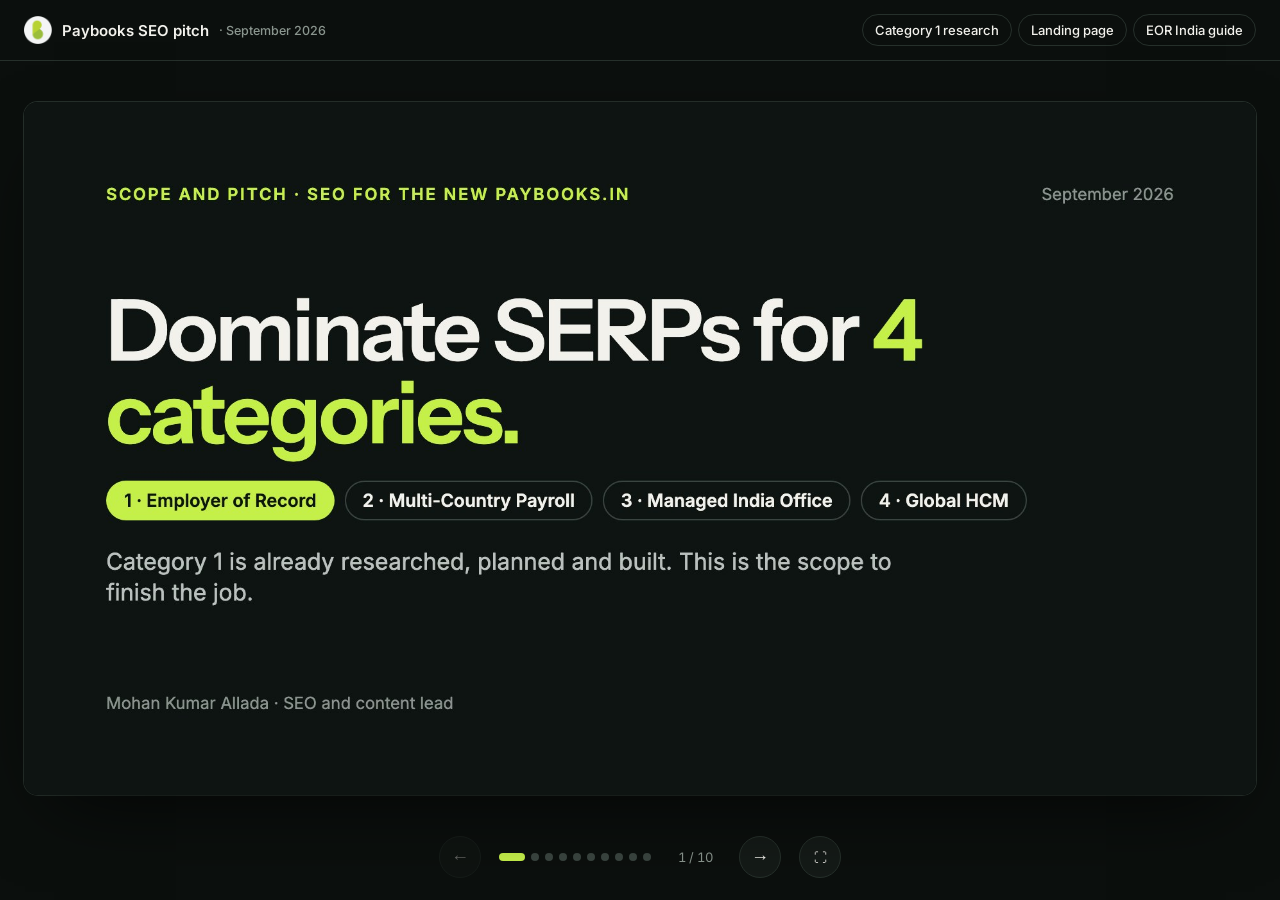
==== deck/index.html @ e80678a7 "Add pitch deck at /deck/ Co-Authored-By: Claude Opus 5.5 (1M context) <noreply@anthropic.com>" ====
<!doctype html><html lang="en"><head><meta charset="utf-8"><meta name="viewport" content="width=device-width,initial-scale=1">
<title>Paybooks SEO Pitch</title><meta name="robots" content="noindex,nofollow">
<meta name="description" content="Scope and pitch: SEO for the new paybooks.in across four categories.">
<link rel="icon" href="../assets/mark.png">
<link rel="preconnect" href="https://fonts.googleapis.com"><link href="https://fonts.googleapis.com/css2?family=Inter:wght@500;600&display=swap" rel="stylesheet">
<style>
:root{--bg:#0B0F0D;--panel:#141A17;--line:#26302B;--ink:#F2F1EC;--mute:#8A958E;--lime:#C5F04A}
*{box-sizing:border-box;margin:0;padding:0}
html,body{height:100%;background:var(--bg);color:var(--ink);font-family:Inter,system-ui,sans-serif}
body{display:flex;flex-direction:column;min-height:100vh}
.top{display:flex;align-items:center;justify-content:space-between;padding:14px 24px;border-bottom:1px solid var(--line)}
.brand{display:flex;align-items:center;gap:10px;font-weight:600;font-size:15px}
.brand img{width:28px;height:28px;border-radius:8px}
.brand small{color:var(--mute);font-weight:500}
.links{display:flex;gap:6px;flex-wrap:wrap}
.links a{color:var(--ink);text-decoration:none;font-size:13px;font-weight:500;padding:7px 12px;border:1px solid var(--line);border-radius:999px}
.links a:hover{border-color:var(--lime);color:var(--lime)}
.stage{flex:1;display:flex;align-items:center;justify-content:center;padding:24px;min-height:0}
.frame{position:relative;width:min(100%, calc((100vh - 170px) * 16 / 9));aspect-ratio:16/9;border-radius:14px;overflow:hidden;background:#000;box-shadow:0 30px 80px -30px rgba(0,0,0,.8),0 0 0 1px var(--line)}
.slide{position:absolute;inset:0;opacity:0;visibility:hidden;transition:opacity .35s ease,visibility .35s}
.slide.on{opacity:1;visibility:visible}
.slide img{display:block;width:100%;height:100%;pointer-events:none}
.hot{position:absolute;border-radius:6px;transition:background .15s}
.hot:hover{background:rgba(197,240,74,.18)}
.bar{display:flex;align-items:center;justify-content:center;gap:18px;padding:0 24px 22px}
.nav{width:42px;height:42px;border-radius:50%;border:1px solid var(--line);background:var(--panel);color:var(--ink);font-size:18px;cursor:pointer;display:grid;place-items:center}
.nav:hover{border-color:var(--lime);color:var(--lime)}
.nav:disabled{opacity:.35;cursor:default;border-color:var(--line);color:var(--ink)}
.dots{display:flex;gap:6px}
.dot{width:8px;height:8px;border-radius:999px;border:0;background:#3A4540;cursor:pointer;transition:width .25s,background .25s}
.dot.on{width:26px;background:var(--lime)}
.count{font-size:13px;color:var(--mute);min-width:52px;text-align:center;font-variant-numeric:tabular-nums}
.fs{font-size:13px;font-weight:500}
@media (max-width:700px){.top{flex-direction:column;gap:10px;padding:12px 16px}.stage{padding:16px}.frame{width:100%;border-radius:10px}.dots{display:none}.bar{padding:0 16px 18px}}
</style></head><body>
<header class="top"><div class="brand"><img src="../assets/mark.png" alt="">Paybooks SEO pitch <small>· September 2026</small></div>
<nav class="links"><a href="../strategy/">Category 1 research</a><a href="../">Landing page</a><a href="../employer-of-record/india/">EOR India guide</a></nav></header>
<main class="stage"><div class="frame" id="frame"><figure class="slide on" data-i="1" aria-label="Slide 1: Dominate SERPs for 4 categories"><img src="slides/slide-01.jpg" width="1920" height="1080" alt="Slide 1: Dominate SERPs for 4 categories" loading="eager" draggable="false"></figure><figure class="slide" data-i="2" aria-label="Slide 2: Where Paybooks stands"><img src="slides/slide-02.jpg" width="1920" height="1080" alt="Slide 2: Where Paybooks stands" loading="eager" draggable="false"></figure><figure class="slide" data-i="3" aria-label="Slide 3: The prize"><img src="slides/slide-03.jpg" width="1920" height="1080" alt="Slide 3: The prize" loading="lazy" draggable="false"></figure><figure class="slide" data-i="4" aria-label="Slide 4: Category 1 research"><img src="slides/slide-04.jpg" width="1920" height="1080" alt="Slide 4: Category 1 research" loading="lazy" draggable="false"><a class="hot" href="https://employer-of-record-eor-lp-design-livid.vercel.app/strategy/" target="_blank" rel="noopener" aria-label="Open link" style="left:33.125%;top:90.926%;width:35.104%;height:3.611%"></a></figure><figure class="slide" data-i="5" aria-label="Slide 5: Diagnosis"><img src="slides/slide-05.jpg" width="1920" height="1080" alt="Slide 5: Diagnosis" loading="lazy" draggable="false"><a class="hot" href="https://paybooks.in/article/employer-of-record-in-india-fast-compliant-expansion-for-startups/" target="_blank" rel="noopener" aria-label="Open link" style="left:45.885%;top:41.667%;width:25.469%;height:3.704%"></a><a class="hot" href="https://paybooks.in/article/why-global-tech-startups-are-using-employer-of-record-india-in-2026/" target="_blank" rel="noopener" aria-label="Open link" style="left:74.531%;top:41.667%;width:17.969%;height:3.704%"></a><a class="hot" href="https://paybooks.in/article/why-global-tech-startups-are-using-employer-of-record-india-in-2026/" target="_blank" rel="noopener" aria-label="Open link" style="left:45.417%;top:44.907%;width:14.948%;height:3.704%"></a><a class="hot" href="https://paybooks.in/eor/" target="_blank" rel="noopener" aria-label="Open link" style="left:45.417%;top:53.148%;width:10.156%;height:3.704%"></a><a class="hot" href="https://paybooks.in/eor-2/" target="_blank" rel="noopener" aria-label="Open link" style="left:57.865%;top:53.148%;width:11.354%;height:3.704%"></a><a class="hot" href="https://paybooks.in/article/what-does-an-eor-in-india-actually-cost/" target="_blank" rel="noopener" aria-label="Open link" style="left:45.885%;top:76.111%;width:20.677%;height:3.704%"></a></figure><figure class="slide" data-i="6" aria-label="Slide 6: Category 1 strategy"><img src="slides/slide-06.jpg" width="1920" height="1080" alt="Slide 6: Category 1 strategy" loading="lazy" draggable="false"></figure><figure class="slide" data-i="7" aria-label="Slide 7: Proof of work"><img src="slides/slide-07.jpg" width="1920" height="1080" alt="Slide 7: Proof of work" loading="lazy" draggable="false"><a class="hot" href="https://employer-of-record-eor-lp-design-livid.vercel.app/strategy/" target="_blank" rel="noopener" aria-label="Open link" style="left:8.490%;top:63.981%;width:13.177%;height:3.611%"></a><a class="hot" href="https://employer-of-record-eor-lp-design-livid.vercel.app/" target="_blank" rel="noopener" aria-label="Open link" style="left:37.865%;top:59.537%;width:10.885%;height:3.611%"></a><a class="hot" href="https://employer-of-record-eor-lp-design-livid.vercel.app/employer-of-record/india/" target="_blank" rel="noopener" aria-label="Open link" style="left:67.240%;top:62.963%;width:11.302%;height:3.611%"></a></figure><figure class="slide" data-i="8" aria-label="Slide 8: Scope"><img src="slides/slide-08.jpg" width="1920" height="1080" alt="Slide 8: Scope" loading="lazy" draggable="false"></figure><figure class="slide" data-i="9" aria-label="Slide 9: Quotation"><img src="slides/slide-09.jpg" width="1920" height="1080" alt="Slide 9: Quotation" loading="lazy" draggable="false"></figure><figure class="slide" data-i="10" aria-label="Slide 10: Next step"><img src="slides/slide-10.jpg" width="1920" height="1080" alt="Slide 10: Next step" loading="lazy" draggable="false"><a class="hot" href="https://www.linkedin.com/in/mohankumarallada/" target="_blank" rel="noopener" aria-label="Open link" style="left:68.698%;top:84.630%;width:24.948%;height:3.981%"></a></figure></div></main>
<div class="bar"><button class="nav" id="prev" aria-label="Previous slide">&#8592;</button><div class="dots"><button class="dot on" data-go="1" aria-label="Go to slide 1"></button><button class="dot" data-go="2" aria-label="Go to slide 2"></button><button class="dot" data-go="3" aria-label="Go to slide 3"></button><button class="dot" data-go="4" aria-label="Go to slide 4"></button><button class="dot" data-go="5" aria-label="Go to slide 5"></button><button class="dot" data-go="6" aria-label="Go to slide 6"></button><button class="dot" data-go="7" aria-label="Go to slide 7"></button><button class="dot" data-go="8" aria-label="Go to slide 8"></button><button class="dot" data-go="9" aria-label="Go to slide 9"></button><button class="dot" data-go="10" aria-label="Go to slide 10"></button></div>
<span class="count" id="count">1 / 10</span><button class="nav" id="next" aria-label="Next slide">&#8594;</button>
<button class="nav fs" id="fs" aria-label="Full screen" title="Full screen">&#x26F6;</button></div>
<script>
(function(){var s=[].slice.call(document.querySelectorAll('.slide')),d=[].slice.call(document.querySelectorAll('.dot')),n=s.length,c=0,
cnt=document.getElementById('count'),pv=document.getElementById('prev'),nx=document.getElementById('next'),fr=document.getElementById('frame');
function go(i){c=Math.max(0,Math.min(n-1,i));s.forEach(function(e,k){e.classList.toggle('on',k===c)});d.forEach(function(e,k){e.classList.toggle('on',k===c)});
cnt.textContent=(c+1)+' / '+n;pv.disabled=c===0;nx.disabled=c===n-1;var im=s[Math.min(n-1,c+1)].querySelector('img');im.loading='eager';
try{history.replaceState(null,'','#'+(c+1))}catch(e){}}
pv.onclick=function(){go(c-1)};nx.onclick=function(){go(c+1)};
d.forEach(function(e){e.onclick=function(){go(+e.dataset.go-1)}});
document.addEventListener('keydown',function(e){if(['ArrowRight','PageDown',' '].indexOf(e.key)>-1){e.preventDefault();go(c+1)}
else if(['ArrowLeft','PageUp'].indexOf(e.key)>-1){e.preventDefault();go(c-1)}else if(e.key==='Home')go(0);else if(e.key==='End')go(n-1)});
fr.addEventListener('click',function(e){if(e.target.closest('.hot'))return;var r=fr.getBoundingClientRect();go(e.clientX-r.left<r.width/3?c-1:c+1)});
var x0=null;fr.addEventListener('touchstart',function(e){x0=e.touches[0].clientX},{passive:true});
fr.addEventListener('touchend',function(e){if(x0===null)return;var dx=e.changedTouches[0].clientX-x0;if(Math.abs(dx)>40)go(dx<0?c+1:c-1);x0=null});
document.getElementById('fs').onclick=function(){var el=document.documentElement;if(!document.fullscreenElement){(el.requestFullscreen||el.webkitRequestFullscreen).call(el)}else{document.exitFullscreen()}};
var h=parseInt(location.hash.slice(1),10);go(h>0?h-1:0)})();
</script>
<script src="../assets/protect.js" defer></script></body></html>
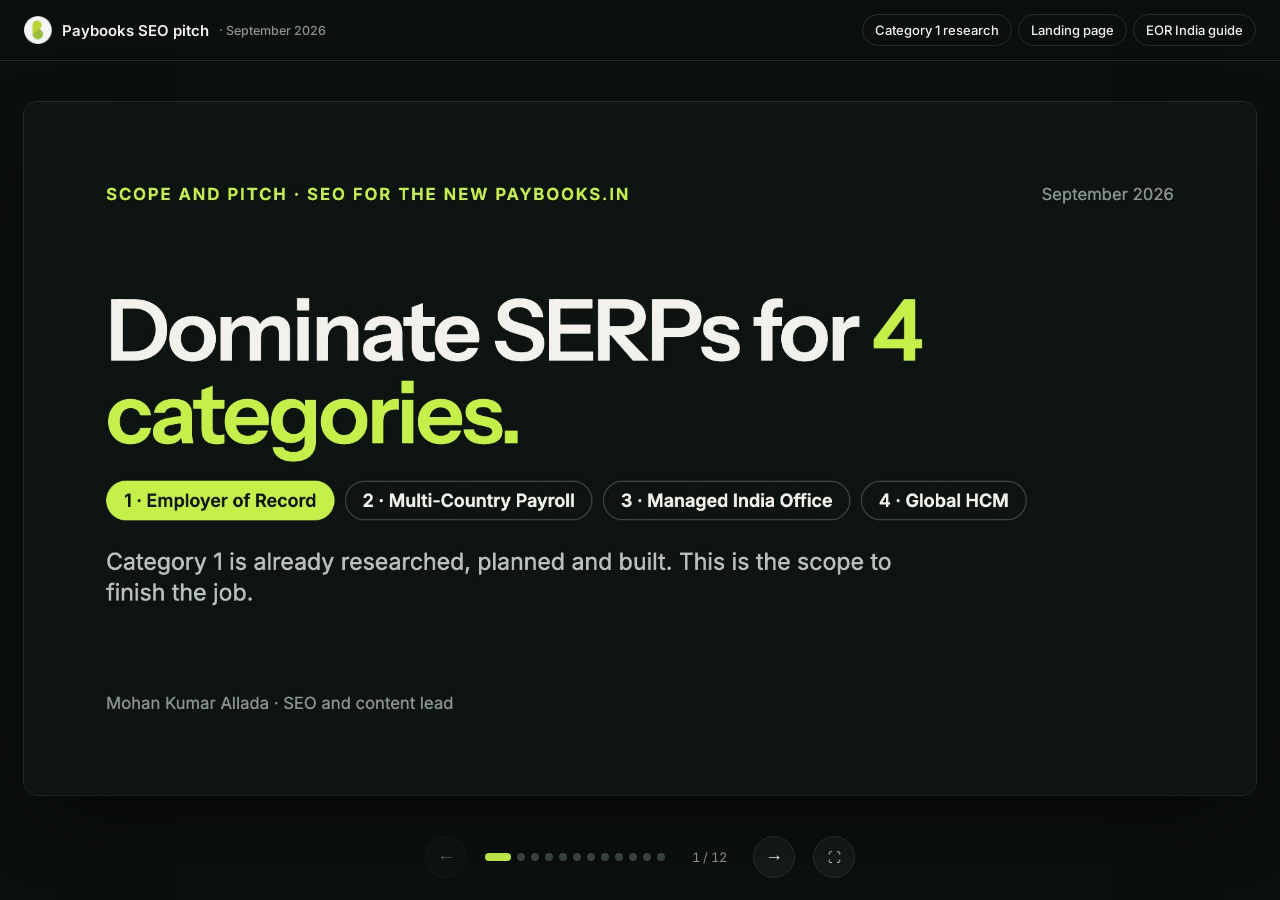
==== commit b81afa42: "Deck: add deliverables timeline and who-you-get slides (12 slides) Co-Authored-By: Claude Opus 5.5 (" ====
--- a/deck/index.html
+++ b/deck/index.html
@@ -31,13 +31,18 @@
 .dot.on{width:26px;background:var(--lime)}
 .count{font-size:13px;color:var(--mute);min-width:52px;text-align:center;font-variant-numeric:tabular-nums}
 .fs{font-size:13px;font-weight:500}
+.tip{display:none;text-align:center;color:var(--mute);font-size:12.5px;padding:10px 16px 0}
 @media (max-width:700px){.top{flex-direction:column;gap:10px;padding:12px 16px}.stage{padding:16px}.frame{width:100%;border-radius:10px}.dots{display:none}.bar{padding:0 16px 18px}}
+/* Phone, upright: every slide stacked at full width */
+@media (max-width:700px) and (orientation:portrait){.stage{display:block;padding:16px}.frame{aspect-ratio:auto;background:none;box-shadow:none;overflow:visible;border-radius:0}.slide{position:relative;inset:auto;opacity:1;visibility:visible;margin-bottom:14px;border-radius:10px;overflow:hidden;box-shadow:0 0 0 1px var(--line)}.slide img{height:auto}.bar{display:none}.tip{display:block}}
+/* Phone, sideways: the slide fills the screen; tap or swipe to move */
+@media (max-height:520px) and (orientation:landscape){.top,.bar{display:none}.stage{padding:0}.frame{width:min(100vw,calc(100vh * 16 / 9));border-radius:0;box-shadow:none}}
 </style></head><body>
 <header class="top"><div class="brand"><img src="../assets/mark.png" alt="">Paybooks SEO pitch <small>· September 2026</small></div>
 <nav class="links"><a href="../strategy/">Category 1 research</a><a href="../">Landing page</a><a href="../employer-of-record/india/">EOR India guide</a></nav></header>
-<main class="stage"><div class="frame" id="frame"><figure class="slide on" data-i="1" aria-label="Slide 1: Dominate SERPs for 4 categories"><img src="slides/slide-01.jpg" width="1920" height="1080" alt="Slide 1: Dominate SERPs for 4 categories" loading="eager" draggable="false"></figure><figure class="slide" data-i="2" aria-label="Slide 2: Where Paybooks stands"><img src="slides/slide-02.jpg" width="1920" height="1080" alt="Slide 2: Where Paybooks stands" loading="eager" draggable="false"></figure><figure class="slide" data-i="3" aria-label="Slide 3: The prize"><img src="slides/slide-03.jpg" width="1920" height="1080" alt="Slide 3: The prize" loading="lazy" draggable="false"></figure><figure class="slide" data-i="4" aria-label="Slide 4: Category 1 research"><img src="slides/slide-04.jpg" width="1920" height="1080" alt="Slide 4: Category 1 research" loading="lazy" draggable="false"><a class="hot" href="https://employer-of-record-eor-lp-design-livid.vercel.app/strategy/" target="_blank" rel="noopener" aria-label="Open link" style="left:33.125%;top:90.926%;width:35.104%;height:3.611%"></a></figure><figure class="slide" data-i="5" aria-label="Slide 5: Diagnosis"><img src="slides/slide-05.jpg" width="1920" height="1080" alt="Slide 5: Diagnosis" loading="lazy" draggable="false"><a class="hot" href="https://paybooks.in/article/employer-of-record-in-india-fast-compliant-expansion-for-startups/" target="_blank" rel="noopener" aria-label="Open link" style="left:45.885%;top:41.667%;width:25.469%;height:3.704%"></a><a class="hot" href="https://paybooks.in/article/why-global-tech-startups-are-using-employer-of-record-india-in-2026/" target="_blank" rel="noopener" aria-label="Open link" style="left:74.531%;top:41.667%;width:17.969%;height:3.704%"></a><a class="hot" href="https://paybooks.in/article/why-global-tech-startups-are-using-employer-of-record-india-in-2026/" target="_blank" rel="noopener" aria-label="Open link" style="left:45.417%;top:44.907%;width:14.948%;height:3.704%"></a><a class="hot" href="https://paybooks.in/eor/" target="_blank" rel="noopener" aria-label="Open link" style="left:45.417%;top:53.148%;width:10.156%;height:3.704%"></a><a class="hot" href="https://paybooks.in/eor-2/" target="_blank" rel="noopener" aria-label="Open link" style="left:57.865%;top:53.148%;width:11.354%;height:3.704%"></a><a class="hot" href="https://paybooks.in/article/what-does-an-eor-in-india-actually-cost/" target="_blank" rel="noopener" aria-label="Open link" style="left:45.885%;top:76.111%;width:20.677%;height:3.704%"></a></figure><figure class="slide" data-i="6" aria-label="Slide 6: Category 1 strategy"><img src="slides/slide-06.jpg" width="1920" height="1080" alt="Slide 6: Category 1 strategy" loading="lazy" draggable="false"></figure><figure class="slide" data-i="7" aria-label="Slide 7: Proof of work"><img src="slides/slide-07.jpg" width="1920" height="1080" alt="Slide 7: Proof of work" loading="lazy" draggable="false"><a class="hot" href="https://employer-of-record-eor-lp-design-livid.vercel.app/strategy/" target="_blank" rel="noopener" aria-label="Open link" style="left:8.490%;top:63.981%;width:13.177%;height:3.611%"></a><a class="hot" href="https://employer-of-record-eor-lp-design-livid.vercel.app/" target="_blank" rel="noopener" aria-label="Open link" style="left:37.865%;top:59.537%;width:10.885%;height:3.611%"></a><a class="hot" href="https://employer-of-record-eor-lp-design-livid.vercel.app/employer-of-record/india/" target="_blank" rel="noopener" aria-label="Open link" style="left:67.240%;top:62.963%;width:11.302%;height:3.611%"></a></figure><figure class="slide" data-i="8" aria-label="Slide 8: Scope"><img src="slides/slide-08.jpg" width="1920" height="1080" alt="Slide 8: Scope" loading="lazy" draggable="false"></figure><figure class="slide" data-i="9" aria-label="Slide 9: Quotation"><img src="slides/slide-09.jpg" width="1920" height="1080" alt="Slide 9: Quotation" loading="lazy" draggable="false"></figure><figure class="slide" data-i="10" aria-label="Slide 10: Next step"><img src="slides/slide-10.jpg" width="1920" height="1080" alt="Slide 10: Next step" loading="lazy" draggable="false"><a class="hot" href="https://www.linkedin.com/in/mohankumarallada/" target="_blank" rel="noopener" aria-label="Open link" style="left:68.698%;top:84.630%;width:24.948%;height:3.981%"></a></figure></div></main>
-<div class="bar"><button class="nav" id="prev" aria-label="Previous slide">&#8592;</button><div class="dots"><button class="dot on" data-go="1" aria-label="Go to slide 1"></button><button class="dot" data-go="2" aria-label="Go to slide 2"></button><button class="dot" data-go="3" aria-label="Go to slide 3"></button><button class="dot" data-go="4" aria-label="Go to slide 4"></button><button class="dot" data-go="5" aria-label="Go to slide 5"></button><button class="dot" data-go="6" aria-label="Go to slide 6"></button><button class="dot" data-go="7" aria-label="Go to slide 7"></button><button class="dot" data-go="8" aria-label="Go to slide 8"></button><button class="dot" data-go="9" aria-label="Go to slide 9"></button><button class="dot" data-go="10" aria-label="Go to slide 10"></button></div>
-<span class="count" id="count">1 / 10</span><button class="nav" id="next" aria-label="Next slide">&#8594;</button>
+<p class="tip">Turn your phone sideways for a larger view.</p><main class="stage"><div class="frame" id="frame"><figure class="slide on" data-i="1" aria-label="Slide 1: Dominate SERPs for 4 categories"><img src="slides/slide-01.jpg" width="1920" height="1080" alt="Slide 1: Dominate SERPs for 4 categories" loading="eager" draggable="false"></figure><figure class="slide" data-i="2" aria-label="Slide 2: Where Paybooks stands"><img src="slides/slide-02.jpg" width="1920" height="1080" alt="Slide 2: Where Paybooks stands" loading="eager" draggable="false"></figure><figure class="slide" data-i="3" aria-label="Slide 3: The prize"><img src="slides/slide-03.jpg" width="1920" height="1080" alt="Slide 3: The prize" loading="lazy" draggable="false"></figure><figure class="slide" data-i="4" aria-label="Slide 4: Category 1 research"><img src="slides/slide-04.jpg" width="1920" height="1080" alt="Slide 4: Category 1 research" loading="lazy" draggable="false"><a class="hot" href="https://employer-of-record-eor-lp-design-livid.vercel.app/strategy/" target="_blank" rel="noopener" aria-label="Open link" style="left:33.125%;top:90.926%;width:35.104%;height:3.611%"></a></figure><figure class="slide" data-i="5" aria-label="Slide 5: Diagnosis"><img src="slides/slide-05.jpg" width="1920" height="1080" alt="Slide 5: Diagnosis" loading="lazy" draggable="false"><a class="hot" href="https://paybooks.in/article/employer-of-record-in-india-fast-compliant-expansion-for-startups/" target="_blank" rel="noopener" aria-label="Open link" style="left:45.885%;top:41.667%;width:25.469%;height:3.704%"></a><a class="hot" href="https://paybooks.in/article/why-global-tech-startups-are-using-employer-of-record-india-in-2026/" target="_blank" rel="noopener" aria-label="Open link" style="left:74.531%;top:41.667%;width:17.969%;height:3.704%"></a><a class="hot" href="https://paybooks.in/article/why-global-tech-startups-are-using-employer-of-record-india-in-2026/" target="_blank" rel="noopener" aria-label="Open link" style="left:45.417%;top:44.907%;width:14.948%;height:3.704%"></a><a class="hot" href="https://paybooks.in/eor/" target="_blank" rel="noopener" aria-label="Open link" style="left:45.417%;top:53.148%;width:10.156%;height:3.704%"></a><a class="hot" href="https://paybooks.in/eor-2/" target="_blank" rel="noopener" aria-label="Open link" style="left:57.865%;top:53.148%;width:11.354%;height:3.704%"></a><a class="hot" href="https://paybooks.in/article/what-does-an-eor-in-india-actually-cost/" target="_blank" rel="noopener" aria-label="Open link" style="left:45.885%;top:76.111%;width:20.677%;height:3.704%"></a></figure><figure class="slide" data-i="6" aria-label="Slide 6: Category 1 strategy"><img src="slides/slide-06.jpg" width="1920" height="1080" alt="Slide 6: Category 1 strategy" loading="lazy" draggable="false"></figure><figure class="slide" data-i="7" aria-label="Slide 7: Proof of work"><img src="slides/slide-07.jpg" width="1920" height="1080" alt="Slide 7: Proof of work" loading="lazy" draggable="false"><a class="hot" href="https://employer-of-record-eor-lp-design-livid.vercel.app/strategy/" target="_blank" rel="noopener" aria-label="Open link" style="left:8.490%;top:63.981%;width:13.177%;height:3.611%"></a><a class="hot" href="https://employer-of-record-eor-lp-design-livid.vercel.app/" target="_blank" rel="noopener" aria-label="Open link" style="left:37.865%;top:59.537%;width:10.885%;height:3.611%"></a><a class="hot" href="https://employer-of-record-eor-lp-design-livid.vercel.app/employer-of-record/india/" target="_blank" rel="noopener" aria-label="Open link" style="left:67.240%;top:62.963%;width:11.302%;height:3.611%"></a></figure><figure class="slide" data-i="8" aria-label="Slide 8: Scope and ongoing support"><img src="slides/slide-08.jpg" width="1920" height="1080" alt="Slide 8: Scope and ongoing support" loading="lazy" draggable="false"></figure><figure class="slide" data-i="9" aria-label="Slide 9: Deliverables and timeline"><img src="slides/slide-09.jpg" width="1920" height="1080" alt="Slide 9: Deliverables and timeline" loading="lazy" draggable="false"></figure><figure class="slide" data-i="10" aria-label="Slide 10: Who you get"><img src="slides/slide-10.jpg" width="1920" height="1080" alt="Slide 10: Who you get" loading="lazy" draggable="false"><a class="hot" href="https://www.linkedin.com/in/mohankumarallada/" target="_blank" rel="noopener" aria-label="Open link" style="left:12.812%;top:90.926%;width:21.458%;height:3.611%"></a></figure><figure class="slide" data-i="11" aria-label="Slide 11: Quotation"><img src="slides/slide-11.jpg" width="1920" height="1080" alt="Slide 11: Quotation" loading="lazy" draggable="false"></figure><figure class="slide" data-i="12" aria-label="Slide 12: Next step"><img src="slides/slide-12.jpg" width="1920" height="1080" alt="Slide 12: Next step" loading="lazy" draggable="false"><a class="hot" href="https://www.linkedin.com/in/mohankumarallada/" target="_blank" rel="noopener" aria-label="Open link" style="left:68.698%;top:84.630%;width:24.948%;height:3.981%"></a></figure></div></main>
+<div class="bar"><button class="nav" id="prev" aria-label="Previous slide">&#8592;</button><div class="dots"><button class="dot on" data-go="1" aria-label="Go to slide 1"></button><button class="dot" data-go="2" aria-label="Go to slide 2"></button><button class="dot" data-go="3" aria-label="Go to slide 3"></button><button class="dot" data-go="4" aria-label="Go to slide 4"></button><button class="dot" data-go="5" aria-label="Go to slide 5"></button><button class="dot" data-go="6" aria-label="Go to slide 6"></button><button class="dot" data-go="7" aria-label="Go to slide 7"></button><button class="dot" data-go="8" aria-label="Go to slide 8"></button><button class="dot" data-go="9" aria-label="Go to slide 9"></button><button class="dot" data-go="10" aria-label="Go to slide 10"></button><button class="dot" data-go="11" aria-label="Go to slide 11"></button><button class="dot" data-go="12" aria-label="Go to slide 12"></button></div>
+<span class="count" id="count">1 / 12</span><button class="nav" id="next" aria-label="Next slide">&#8594;</button>
 <button class="nav fs" id="fs" aria-label="Full screen" title="Full screen">&#x26F6;</button></div>
 <script>
 (function(){var s=[].slice.call(document.querySelectorAll('.slide')),d=[].slice.call(document.querySelectorAll('.dot')),n=s.length,c=0,
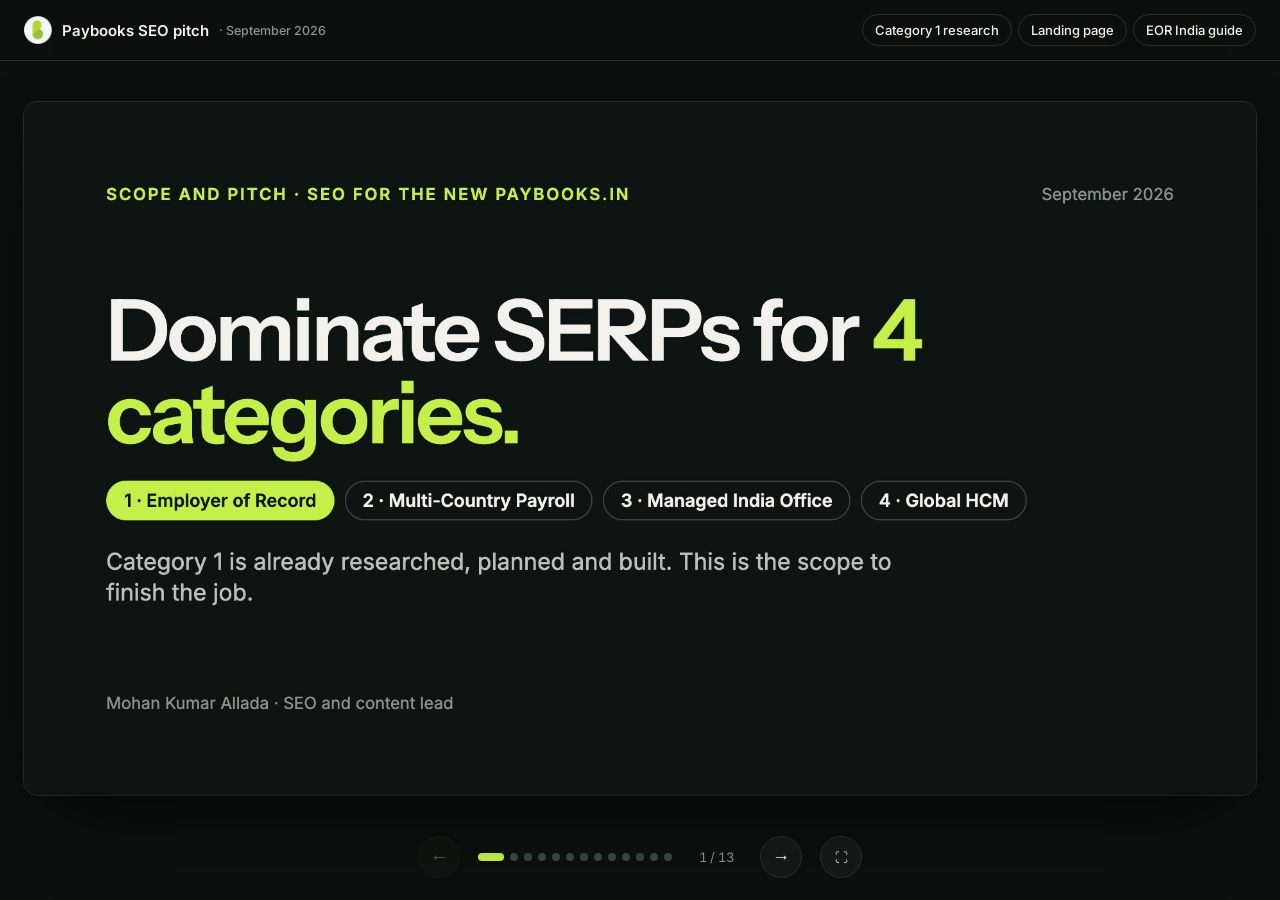
==== commit fd194101: "Deck: add LinkedIn recommendations slide (13 slides) Co-Authored-By: Claude Opus 5.5 (1M context) <n" ====
--- a/deck/index.html
+++ b/deck/index.html
@@ -40,9 +40,9 @@
 </style></head><body>
 <header class="top"><div class="brand"><img src="../assets/mark.png" alt="">Paybooks SEO pitch <small>· September 2026</small></div>
 <nav class="links"><a href="../strategy/">Category 1 research</a><a href="../">Landing page</a><a href="../employer-of-record/india/">EOR India guide</a></nav></header>
-<p class="tip">Turn your phone sideways for a larger view.</p><main class="stage"><div class="frame" id="frame"><figure class="slide on" data-i="1" aria-label="Slide 1: Dominate SERPs for 4 categories"><img src="slides/slide-01.jpg" width="1920" height="1080" alt="Slide 1: Dominate SERPs for 4 categories" loading="eager" draggable="false"></figure><figure class="slide" data-i="2" aria-label="Slide 2: Where Paybooks stands"><img src="slides/slide-02.jpg" width="1920" height="1080" alt="Slide 2: Where Paybooks stands" loading="eager" draggable="false"></figure><figure class="slide" data-i="3" aria-label="Slide 3: The prize"><img src="slides/slide-03.jpg" width="1920" height="1080" alt="Slide 3: The prize" loading="lazy" draggable="false"></figure><figure class="slide" data-i="4" aria-label="Slide 4: Category 1 research"><img src="slides/slide-04.jpg" width="1920" height="1080" alt="Slide 4: Category 1 research" loading="lazy" draggable="false"><a class="hot" href="https://employer-of-record-eor-lp-design-livid.vercel.app/strategy/" target="_blank" rel="noopener" aria-label="Open link" style="left:33.125%;top:90.926%;width:35.104%;height:3.611%"></a></figure><figure class="slide" data-i="5" aria-label="Slide 5: Diagnosis"><img src="slides/slide-05.jpg" width="1920" height="1080" alt="Slide 5: Diagnosis" loading="lazy" draggable="false"><a class="hot" href="https://paybooks.in/article/employer-of-record-in-india-fast-compliant-expansion-for-startups/" target="_blank" rel="noopener" aria-label="Open link" style="left:45.885%;top:41.667%;width:25.469%;height:3.704%"></a><a class="hot" href="https://paybooks.in/article/why-global-tech-startups-are-using-employer-of-record-india-in-2026/" target="_blank" rel="noopener" aria-label="Open link" style="left:74.531%;top:41.667%;width:17.969%;height:3.704%"></a><a class="hot" href="https://paybooks.in/article/why-global-tech-startups-are-using-employer-of-record-india-in-2026/" target="_blank" rel="noopener" aria-label="Open link" style="left:45.417%;top:44.907%;width:14.948%;height:3.704%"></a><a class="hot" href="https://paybooks.in/eor/" target="_blank" rel="noopener" aria-label="Open link" style="left:45.417%;top:53.148%;width:10.156%;height:3.704%"></a><a class="hot" href="https://paybooks.in/eor-2/" target="_blank" rel="noopener" aria-label="Open link" style="left:57.865%;top:53.148%;width:11.354%;height:3.704%"></a><a class="hot" href="https://paybooks.in/article/what-does-an-eor-in-india-actually-cost/" target="_blank" rel="noopener" aria-label="Open link" style="left:45.885%;top:76.111%;width:20.677%;height:3.704%"></a></figure><figure class="slide" data-i="6" aria-label="Slide 6: Category 1 strategy"><img src="slides/slide-06.jpg" width="1920" height="1080" alt="Slide 6: Category 1 strategy" loading="lazy" draggable="false"></figure><figure class="slide" data-i="7" aria-label="Slide 7: Proof of work"><img src="slides/slide-07.jpg" width="1920" height="1080" alt="Slide 7: Proof of work" loading="lazy" draggable="false"><a class="hot" href="https://employer-of-record-eor-lp-design-livid.vercel.app/strategy/" target="_blank" rel="noopener" aria-label="Open link" style="left:8.490%;top:63.981%;width:13.177%;height:3.611%"></a><a class="hot" href="https://employer-of-record-eor-lp-design-livid.vercel.app/" target="_blank" rel="noopener" aria-label="Open link" style="left:37.865%;top:59.537%;width:10.885%;height:3.611%"></a><a class="hot" href="https://employer-of-record-eor-lp-design-livid.vercel.app/employer-of-record/india/" target="_blank" rel="noopener" aria-label="Open link" style="left:67.240%;top:62.963%;width:11.302%;height:3.611%"></a></figure><figure class="slide" data-i="8" aria-label="Slide 8: Scope and ongoing support"><img src="slides/slide-08.jpg" width="1920" height="1080" alt="Slide 8: Scope and ongoing support" loading="lazy" draggable="false"></figure><figure class="slide" data-i="9" aria-label="Slide 9: Deliverables and timeline"><img src="slides/slide-09.jpg" width="1920" height="1080" alt="Slide 9: Deliverables and timeline" loading="lazy" draggable="false"></figure><figure class="slide" data-i="10" aria-label="Slide 10: Who you get"><img src="slides/slide-10.jpg" width="1920" height="1080" alt="Slide 10: Who you get" loading="lazy" draggable="false"><a class="hot" href="https://www.linkedin.com/in/mohankumarallada/" target="_blank" rel="noopener" aria-label="Open link" style="left:12.812%;top:90.926%;width:21.458%;height:3.611%"></a></figure><figure class="slide" data-i="11" aria-label="Slide 11: Quotation"><img src="slides/slide-11.jpg" width="1920" height="1080" alt="Slide 11: Quotation" loading="lazy" draggable="false"></figure><figure class="slide" data-i="12" aria-label="Slide 12: Next step"><img src="slides/slide-12.jpg" width="1920" height="1080" alt="Slide 12: Next step" loading="lazy" draggable="false"><a class="hot" href="https://www.linkedin.com/in/mohankumarallada/" target="_blank" rel="noopener" aria-label="Open link" style="left:68.698%;top:84.630%;width:24.948%;height:3.981%"></a></figure></div></main>
-<div class="bar"><button class="nav" id="prev" aria-label="Previous slide">&#8592;</button><div class="dots"><button class="dot on" data-go="1" aria-label="Go to slide 1"></button><button class="dot" data-go="2" aria-label="Go to slide 2"></button><button class="dot" data-go="3" aria-label="Go to slide 3"></button><button class="dot" data-go="4" aria-label="Go to slide 4"></button><button class="dot" data-go="5" aria-label="Go to slide 5"></button><button class="dot" data-go="6" aria-label="Go to slide 6"></button><button class="dot" data-go="7" aria-label="Go to slide 7"></button><button class="dot" data-go="8" aria-label="Go to slide 8"></button><button class="dot" data-go="9" aria-label="Go to slide 9"></button><button class="dot" data-go="10" aria-label="Go to slide 10"></button><button class="dot" data-go="11" aria-label="Go to slide 11"></button><button class="dot" data-go="12" aria-label="Go to slide 12"></button></div>
-<span class="count" id="count">1 / 12</span><button class="nav" id="next" aria-label="Next slide">&#8594;</button>
+<p class="tip">Turn your phone sideways for a larger view.</p><main class="stage"><div class="frame" id="frame"><figure class="slide on" data-i="1" aria-label="Slide 1: Dominate SERPs for 4 categories"><img src="slides/slide-01.jpg" width="1920" height="1080" alt="Slide 1: Dominate SERPs for 4 categories" loading="eager" draggable="false"></figure><figure class="slide" data-i="2" aria-label="Slide 2: Where Paybooks stands"><img src="slides/slide-02.jpg" width="1920" height="1080" alt="Slide 2: Where Paybooks stands" loading="eager" draggable="false"></figure><figure class="slide" data-i="3" aria-label="Slide 3: The prize"><img src="slides/slide-03.jpg" width="1920" height="1080" alt="Slide 3: The prize" loading="lazy" draggable="false"></figure><figure class="slide" data-i="4" aria-label="Slide 4: Category 1 research"><img src="slides/slide-04.jpg" width="1920" height="1080" alt="Slide 4: Category 1 research" loading="lazy" draggable="false"><a class="hot" href="https://employer-of-record-eor-lp-design-livid.vercel.app/strategy/" target="_blank" rel="noopener" aria-label="Open link" style="left:33.125%;top:90.926%;width:35.104%;height:3.611%"></a></figure><figure class="slide" data-i="5" aria-label="Slide 5: Diagnosis"><img src="slides/slide-05.jpg" width="1920" height="1080" alt="Slide 5: Diagnosis" loading="lazy" draggable="false"><a class="hot" href="https://paybooks.in/article/employer-of-record-in-india-fast-compliant-expansion-for-startups/" target="_blank" rel="noopener" aria-label="Open link" style="left:45.885%;top:41.667%;width:25.469%;height:3.704%"></a><a class="hot" href="https://paybooks.in/article/why-global-tech-startups-are-using-employer-of-record-india-in-2026/" target="_blank" rel="noopener" aria-label="Open link" style="left:74.531%;top:41.667%;width:17.969%;height:3.704%"></a><a class="hot" href="https://paybooks.in/article/why-global-tech-startups-are-using-employer-of-record-india-in-2026/" target="_blank" rel="noopener" aria-label="Open link" style="left:45.417%;top:44.907%;width:14.948%;height:3.704%"></a><a class="hot" href="https://paybooks.in/eor/" target="_blank" rel="noopener" aria-label="Open link" style="left:45.417%;top:53.148%;width:10.156%;height:3.704%"></a><a class="hot" href="https://paybooks.in/eor-2/" target="_blank" rel="noopener" aria-label="Open link" style="left:57.865%;top:53.148%;width:11.354%;height:3.704%"></a><a class="hot" href="https://paybooks.in/article/what-does-an-eor-in-india-actually-cost/" target="_blank" rel="noopener" aria-label="Open link" style="left:45.885%;top:76.111%;width:20.677%;height:3.704%"></a></figure><figure class="slide" data-i="6" aria-label="Slide 6: Category 1 strategy"><img src="slides/slide-06.jpg" width="1920" height="1080" alt="Slide 6: Category 1 strategy" loading="lazy" draggable="false"></figure><figure class="slide" data-i="7" aria-label="Slide 7: Proof of work"><img src="slides/slide-07.jpg" width="1920" height="1080" alt="Slide 7: Proof of work" loading="lazy" draggable="false"><a class="hot" href="https://employer-of-record-eor-lp-design-livid.vercel.app/strategy/" target="_blank" rel="noopener" aria-label="Open link" style="left:8.490%;top:63.981%;width:13.177%;height:3.611%"></a><a class="hot" href="https://employer-of-record-eor-lp-design-livid.vercel.app/" target="_blank" rel="noopener" aria-label="Open link" style="left:37.865%;top:59.537%;width:10.885%;height:3.611%"></a><a class="hot" href="https://employer-of-record-eor-lp-design-livid.vercel.app/employer-of-record/india/" target="_blank" rel="noopener" aria-label="Open link" style="left:67.240%;top:62.963%;width:11.302%;height:3.611%"></a></figure><figure class="slide" data-i="8" aria-label="Slide 8: Scope and ongoing support"><img src="slides/slide-08.jpg" width="1920" height="1080" alt="Slide 8: Scope and ongoing support" loading="lazy" draggable="false"></figure><figure class="slide" data-i="9" aria-label="Slide 9: Deliverables and timeline"><img src="slides/slide-09.jpg" width="1920" height="1080" alt="Slide 9: Deliverables and timeline" loading="lazy" draggable="false"></figure><figure class="slide" data-i="10" aria-label="Slide 10: Who you get"><img src="slides/slide-10.jpg" width="1920" height="1080" alt="Slide 10: Who you get" loading="lazy" draggable="false"><a class="hot" href="https://www.linkedin.com/in/mohankumarallada/" target="_blank" rel="noopener" aria-label="Open link" style="left:12.812%;top:90.926%;width:21.458%;height:3.611%"></a></figure><figure class="slide" data-i="11" aria-label="Slide 11: In their words"><img src="slides/slide-11.jpg" width="1920" height="1080" alt="Slide 11: In their words" loading="lazy" draggable="false"><a class="hot" href="https://www.linkedin.com/in/mohankumarallada/" target="_blank" rel="noopener" aria-label="Open link" style="left:20.104%;top:90.926%;width:5.781%;height:3.611%"></a></figure><figure class="slide" data-i="12" aria-label="Slide 12: Quotation"><img src="slides/slide-12.jpg" width="1920" height="1080" alt="Slide 12: Quotation" loading="lazy" draggable="false"></figure><figure class="slide" data-i="13" aria-label="Slide 13: Next step"><img src="slides/slide-13.jpg" width="1920" height="1080" alt="Slide 13: Next step" loading="lazy" draggable="false"><a class="hot" href="https://www.linkedin.com/in/mohankumarallada/" target="_blank" rel="noopener" aria-label="Open link" style="left:68.698%;top:84.630%;width:24.948%;height:3.981%"></a></figure></div></main>
+<div class="bar"><button class="nav" id="prev" aria-label="Previous slide">&#8592;</button><div class="dots"><button class="dot on" data-go="1" aria-label="Go to slide 1"></button><button class="dot" data-go="2" aria-label="Go to slide 2"></button><button class="dot" data-go="3" aria-label="Go to slide 3"></button><button class="dot" data-go="4" aria-label="Go to slide 4"></button><button class="dot" data-go="5" aria-label="Go to slide 5"></button><button class="dot" data-go="6" aria-label="Go to slide 6"></button><button class="dot" data-go="7" aria-label="Go to slide 7"></button><button class="dot" data-go="8" aria-label="Go to slide 8"></button><button class="dot" data-go="9" aria-label="Go to slide 9"></button><button class="dot" data-go="10" aria-label="Go to slide 10"></button><button class="dot" data-go="11" aria-label="Go to slide 11"></button><button class="dot" data-go="12" aria-label="Go to slide 12"></button><button class="dot" data-go="13" aria-label="Go to slide 13"></button></div>
+<span class="count" id="count">1 / 13</span><button class="nav" id="next" aria-label="Next slide">&#8594;</button>
 <button class="nav fs" id="fs" aria-label="Full screen" title="Full screen">&#x26F6;</button></div>
 <script>
 (function(){var s=[].slice.call(document.querySelectorAll('.slide')),d=[].slice.call(document.querySelectorAll('.dot')),n=s.length,c=0,
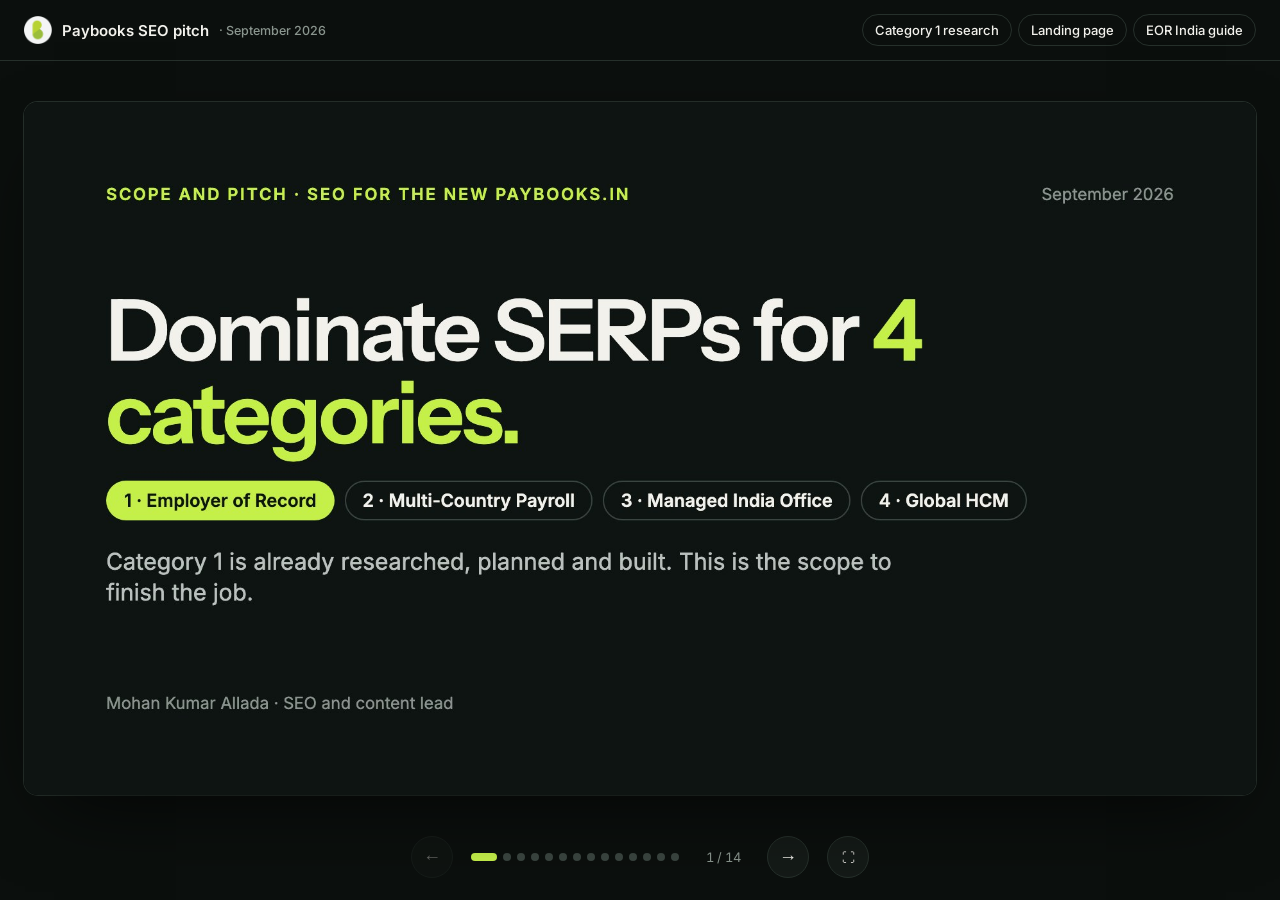
==== commit 55e3efd4: "Deck: add track record slide with awards (14 slides) Co-Authored-By: Claude Opus 5.5 (1M context) <n" ====
--- a/deck/index.html
+++ b/deck/index.html
@@ -40,9 +40,9 @@
 </style></head><body>
 <header class="top"><div class="brand"><img src="../assets/mark.png" alt="">Paybooks SEO pitch <small>· September 2026</small></div>
 <nav class="links"><a href="../strategy/">Category 1 research</a><a href="../">Landing page</a><a href="../employer-of-record/india/">EOR India guide</a></nav></header>
-<p class="tip">Turn your phone sideways for a larger view.</p><main class="stage"><div class="frame" id="frame"><figure class="slide on" data-i="1" aria-label="Slide 1: Dominate SERPs for 4 categories"><img src="slides/slide-01.jpg" width="1920" height="1080" alt="Slide 1: Dominate SERPs for 4 categories" loading="eager" draggable="false"></figure><figure class="slide" data-i="2" aria-label="Slide 2: Where Paybooks stands"><img src="slides/slide-02.jpg" width="1920" height="1080" alt="Slide 2: Where Paybooks stands" loading="eager" draggable="false"></figure><figure class="slide" data-i="3" aria-label="Slide 3: The prize"><img src="slides/slide-03.jpg" width="1920" height="1080" alt="Slide 3: The prize" loading="lazy" draggable="false"></figure><figure class="slide" data-i="4" aria-label="Slide 4: Category 1 research"><img src="slides/slide-04.jpg" width="1920" height="1080" alt="Slide 4: Category 1 research" loading="lazy" draggable="false"><a class="hot" href="https://employer-of-record-eor-lp-design-livid.vercel.app/strategy/" target="_blank" rel="noopener" aria-label="Open link" style="left:33.125%;top:90.926%;width:35.104%;height:3.611%"></a></figure><figure class="slide" data-i="5" aria-label="Slide 5: Diagnosis"><img src="slides/slide-05.jpg" width="1920" height="1080" alt="Slide 5: Diagnosis" loading="lazy" draggable="false"><a class="hot" href="https://paybooks.in/article/employer-of-record-in-india-fast-compliant-expansion-for-startups/" target="_blank" rel="noopener" aria-label="Open link" style="left:45.885%;top:41.667%;width:25.469%;height:3.704%"></a><a class="hot" href="https://paybooks.in/article/why-global-tech-startups-are-using-employer-of-record-india-in-2026/" target="_blank" rel="noopener" aria-label="Open link" style="left:74.531%;top:41.667%;width:17.969%;height:3.704%"></a><a class="hot" href="https://paybooks.in/article/why-global-tech-startups-are-using-employer-of-record-india-in-2026/" target="_blank" rel="noopener" aria-label="Open link" style="left:45.417%;top:44.907%;width:14.948%;height:3.704%"></a><a class="hot" href="https://paybooks.in/eor/" target="_blank" rel="noopener" aria-label="Open link" style="left:45.417%;top:53.148%;width:10.156%;height:3.704%"></a><a class="hot" href="https://paybooks.in/eor-2/" target="_blank" rel="noopener" aria-label="Open link" style="left:57.865%;top:53.148%;width:11.354%;height:3.704%"></a><a class="hot" href="https://paybooks.in/article/what-does-an-eor-in-india-actually-cost/" target="_blank" rel="noopener" aria-label="Open link" style="left:45.885%;top:76.111%;width:20.677%;height:3.704%"></a></figure><figure class="slide" data-i="6" aria-label="Slide 6: Category 1 strategy"><img src="slides/slide-06.jpg" width="1920" height="1080" alt="Slide 6: Category 1 strategy" loading="lazy" draggable="false"></figure><figure class="slide" data-i="7" aria-label="Slide 7: Proof of work"><img src="slides/slide-07.jpg" width="1920" height="1080" alt="Slide 7: Proof of work" loading="lazy" draggable="false"><a class="hot" href="https://employer-of-record-eor-lp-design-livid.vercel.app/strategy/" target="_blank" rel="noopener" aria-label="Open link" style="left:8.490%;top:63.981%;width:13.177%;height:3.611%"></a><a class="hot" href="https://employer-of-record-eor-lp-design-livid.vercel.app/" target="_blank" rel="noopener" aria-label="Open link" style="left:37.865%;top:59.537%;width:10.885%;height:3.611%"></a><a class="hot" href="https://employer-of-record-eor-lp-design-livid.vercel.app/employer-of-record/india/" target="_blank" rel="noopener" aria-label="Open link" style="left:67.240%;top:62.963%;width:11.302%;height:3.611%"></a></figure><figure class="slide" data-i="8" aria-label="Slide 8: Scope and ongoing support"><img src="slides/slide-08.jpg" width="1920" height="1080" alt="Slide 8: Scope and ongoing support" loading="lazy" draggable="false"></figure><figure class="slide" data-i="9" aria-label="Slide 9: Deliverables and timeline"><img src="slides/slide-09.jpg" width="1920" height="1080" alt="Slide 9: Deliverables and timeline" loading="lazy" draggable="false"></figure><figure class="slide" data-i="10" aria-label="Slide 10: Who you get"><img src="slides/slide-10.jpg" width="1920" height="1080" alt="Slide 10: Who you get" loading="lazy" draggable="false"><a class="hot" href="https://www.linkedin.com/in/mohankumarallada/" target="_blank" rel="noopener" aria-label="Open link" style="left:12.812%;top:90.926%;width:21.458%;height:3.611%"></a></figure><figure class="slide" data-i="11" aria-label="Slide 11: In their words"><img src="slides/slide-11.jpg" width="1920" height="1080" alt="Slide 11: In their words" loading="lazy" draggable="false"><a class="hot" href="https://www.linkedin.com/in/mohankumarallada/" target="_blank" rel="noopener" aria-label="Open link" style="left:20.104%;top:90.926%;width:5.781%;height:3.611%"></a></figure><figure class="slide" data-i="12" aria-label="Slide 12: Quotation"><img src="slides/slide-12.jpg" width="1920" height="1080" alt="Slide 12: Quotation" loading="lazy" draggable="false"></figure><figure class="slide" data-i="13" aria-label="Slide 13: Next step"><img src="slides/slide-13.jpg" width="1920" height="1080" alt="Slide 13: Next step" loading="lazy" draggable="false"><a class="hot" href="https://www.linkedin.com/in/mohankumarallada/" target="_blank" rel="noopener" aria-label="Open link" style="left:68.698%;top:84.630%;width:24.948%;height:3.981%"></a></figure></div></main>
-<div class="bar"><button class="nav" id="prev" aria-label="Previous slide">&#8592;</button><div class="dots"><button class="dot on" data-go="1" aria-label="Go to slide 1"></button><button class="dot" data-go="2" aria-label="Go to slide 2"></button><button class="dot" data-go="3" aria-label="Go to slide 3"></button><button class="dot" data-go="4" aria-label="Go to slide 4"></button><button class="dot" data-go="5" aria-label="Go to slide 5"></button><button class="dot" data-go="6" aria-label="Go to slide 6"></button><button class="dot" data-go="7" aria-label="Go to slide 7"></button><button class="dot" data-go="8" aria-label="Go to slide 8"></button><button class="dot" data-go="9" aria-label="Go to slide 9"></button><button class="dot" data-go="10" aria-label="Go to slide 10"></button><button class="dot" data-go="11" aria-label="Go to slide 11"></button><button class="dot" data-go="12" aria-label="Go to slide 12"></button><button class="dot" data-go="13" aria-label="Go to slide 13"></button></div>
-<span class="count" id="count">1 / 13</span><button class="nav" id="next" aria-label="Next slide">&#8594;</button>
+<p class="tip">Turn your phone sideways for a larger view.</p><main class="stage"><div class="frame" id="frame"><figure class="slide on" data-i="1" aria-label="Slide 1: Dominate SERPs for 4 categories"><img src="slides/slide-01.jpg" width="1920" height="1080" alt="Slide 1: Dominate SERPs for 4 categories" loading="eager" draggable="false"></figure><figure class="slide" data-i="2" aria-label="Slide 2: Where Paybooks stands"><img src="slides/slide-02.jpg" width="1920" height="1080" alt="Slide 2: Where Paybooks stands" loading="eager" draggable="false"></figure><figure class="slide" data-i="3" aria-label="Slide 3: The prize"><img src="slides/slide-03.jpg" width="1920" height="1080" alt="Slide 3: The prize" loading="lazy" draggable="false"></figure><figure class="slide" data-i="4" aria-label="Slide 4: Category 1 research"><img src="slides/slide-04.jpg" width="1920" height="1080" alt="Slide 4: Category 1 research" loading="lazy" draggable="false"><a class="hot" href="https://employer-of-record-eor-lp-design-livid.vercel.app/strategy/" target="_blank" rel="noopener" aria-label="Open link" style="left:33.125%;top:90.926%;width:35.104%;height:3.611%"></a></figure><figure class="slide" data-i="5" aria-label="Slide 5: Diagnosis"><img src="slides/slide-05.jpg" width="1920" height="1080" alt="Slide 5: Diagnosis" loading="lazy" draggable="false"><a class="hot" href="https://paybooks.in/article/employer-of-record-in-india-fast-compliant-expansion-for-startups/" target="_blank" rel="noopener" aria-label="Open link" style="left:45.885%;top:41.667%;width:25.469%;height:3.704%"></a><a class="hot" href="https://paybooks.in/article/why-global-tech-startups-are-using-employer-of-record-india-in-2026/" target="_blank" rel="noopener" aria-label="Open link" style="left:74.531%;top:41.667%;width:17.969%;height:3.704%"></a><a class="hot" href="https://paybooks.in/article/why-global-tech-startups-are-using-employer-of-record-india-in-2026/" target="_blank" rel="noopener" aria-label="Open link" style="left:45.417%;top:44.907%;width:14.948%;height:3.704%"></a><a class="hot" href="https://paybooks.in/eor/" target="_blank" rel="noopener" aria-label="Open link" style="left:45.417%;top:53.148%;width:10.156%;height:3.704%"></a><a class="hot" href="https://paybooks.in/eor-2/" target="_blank" rel="noopener" aria-label="Open link" style="left:57.865%;top:53.148%;width:11.354%;height:3.704%"></a><a class="hot" href="https://paybooks.in/article/what-does-an-eor-in-india-actually-cost/" target="_blank" rel="noopener" aria-label="Open link" style="left:45.885%;top:76.111%;width:20.677%;height:3.704%"></a></figure><figure class="slide" data-i="6" aria-label="Slide 6: Category 1 strategy"><img src="slides/slide-06.jpg" width="1920" height="1080" alt="Slide 6: Category 1 strategy" loading="lazy" draggable="false"></figure><figure class="slide" data-i="7" aria-label="Slide 7: Proof of work"><img src="slides/slide-07.jpg" width="1920" height="1080" alt="Slide 7: Proof of work" loading="lazy" draggable="false"><a class="hot" href="https://employer-of-record-eor-lp-design-livid.vercel.app/strategy/" target="_blank" rel="noopener" aria-label="Open link" style="left:8.490%;top:63.981%;width:13.177%;height:3.611%"></a><a class="hot" href="https://employer-of-record-eor-lp-design-livid.vercel.app/" target="_blank" rel="noopener" aria-label="Open link" style="left:37.865%;top:59.537%;width:10.885%;height:3.611%"></a><a class="hot" href="https://employer-of-record-eor-lp-design-livid.vercel.app/employer-of-record/india/" target="_blank" rel="noopener" aria-label="Open link" style="left:67.240%;top:62.963%;width:11.302%;height:3.611%"></a></figure><figure class="slide" data-i="8" aria-label="Slide 8: Scope and ongoing support"><img src="slides/slide-08.jpg" width="1920" height="1080" alt="Slide 8: Scope and ongoing support" loading="lazy" draggable="false"></figure><figure class="slide" data-i="9" aria-label="Slide 9: Deliverables and timeline"><img src="slides/slide-09.jpg" width="1920" height="1080" alt="Slide 9: Deliverables and timeline" loading="lazy" draggable="false"></figure><figure class="slide" data-i="10" aria-label="Slide 10: Who you get"><img src="slides/slide-10.jpg" width="1920" height="1080" alt="Slide 10: Who you get" loading="lazy" draggable="false"><a class="hot" href="https://www.linkedin.com/in/mohankumarallada/" target="_blank" rel="noopener" aria-label="Open link" style="left:12.812%;top:90.926%;width:21.458%;height:3.611%"></a></figure><figure class="slide" data-i="11" aria-label="Slide 11: Track record"><img src="slides/slide-11.jpg" width="1920" height="1080" alt="Slide 11: Track record" loading="lazy" draggable="false"></figure><figure class="slide" data-i="12" aria-label="Slide 12: In their words"><img src="slides/slide-12.jpg" width="1920" height="1080" alt="Slide 12: In their words" loading="lazy" draggable="false"><a class="hot" href="https://www.linkedin.com/in/mohankumarallada/" target="_blank" rel="noopener" aria-label="Open link" style="left:20.104%;top:90.926%;width:5.781%;height:3.611%"></a></figure><figure class="slide" data-i="13" aria-label="Slide 13: Quotation"><img src="slides/slide-13.jpg" width="1920" height="1080" alt="Slide 13: Quotation" loading="lazy" draggable="false"></figure><figure class="slide" data-i="14" aria-label="Slide 14: Next step"><img src="slides/slide-14.jpg" width="1920" height="1080" alt="Slide 14: Next step" loading="lazy" draggable="false"><a class="hot" href="https://www.linkedin.com/in/mohankumarallada/" target="_blank" rel="noopener" aria-label="Open link" style="left:68.698%;top:84.630%;width:24.948%;height:3.981%"></a></figure></div></main>
+<div class="bar"><button class="nav" id="prev" aria-label="Previous slide">&#8592;</button><div class="dots"><button class="dot on" data-go="1" aria-label="Go to slide 1"></button><button class="dot" data-go="2" aria-label="Go to slide 2"></button><button class="dot" data-go="3" aria-label="Go to slide 3"></button><button class="dot" data-go="4" aria-label="Go to slide 4"></button><button class="dot" data-go="5" aria-label="Go to slide 5"></button><button class="dot" data-go="6" aria-label="Go to slide 6"></button><button class="dot" data-go="7" aria-label="Go to slide 7"></button><button class="dot" data-go="8" aria-label="Go to slide 8"></button><button class="dot" data-go="9" aria-label="Go to slide 9"></button><button class="dot" data-go="10" aria-label="Go to slide 10"></button><button class="dot" data-go="11" aria-label="Go to slide 11"></button><button class="dot" data-go="12" aria-label="Go to slide 12"></button><button class="dot" data-go="13" aria-label="Go to slide 13"></button><button class="dot" data-go="14" aria-label="Go to slide 14"></button></div>
+<span class="count" id="count">1 / 14</span><button class="nav" id="next" aria-label="Next slide">&#8594;</button>
 <button class="nav fs" id="fs" aria-label="Full screen" title="Full screen">&#x26F6;</button></div>
 <script>
 (function(){var s=[].slice.call(document.querySelectorAll('.slide')),d=[].slice.call(document.querySelectorAll('.dot')),n=s.length,c=0,
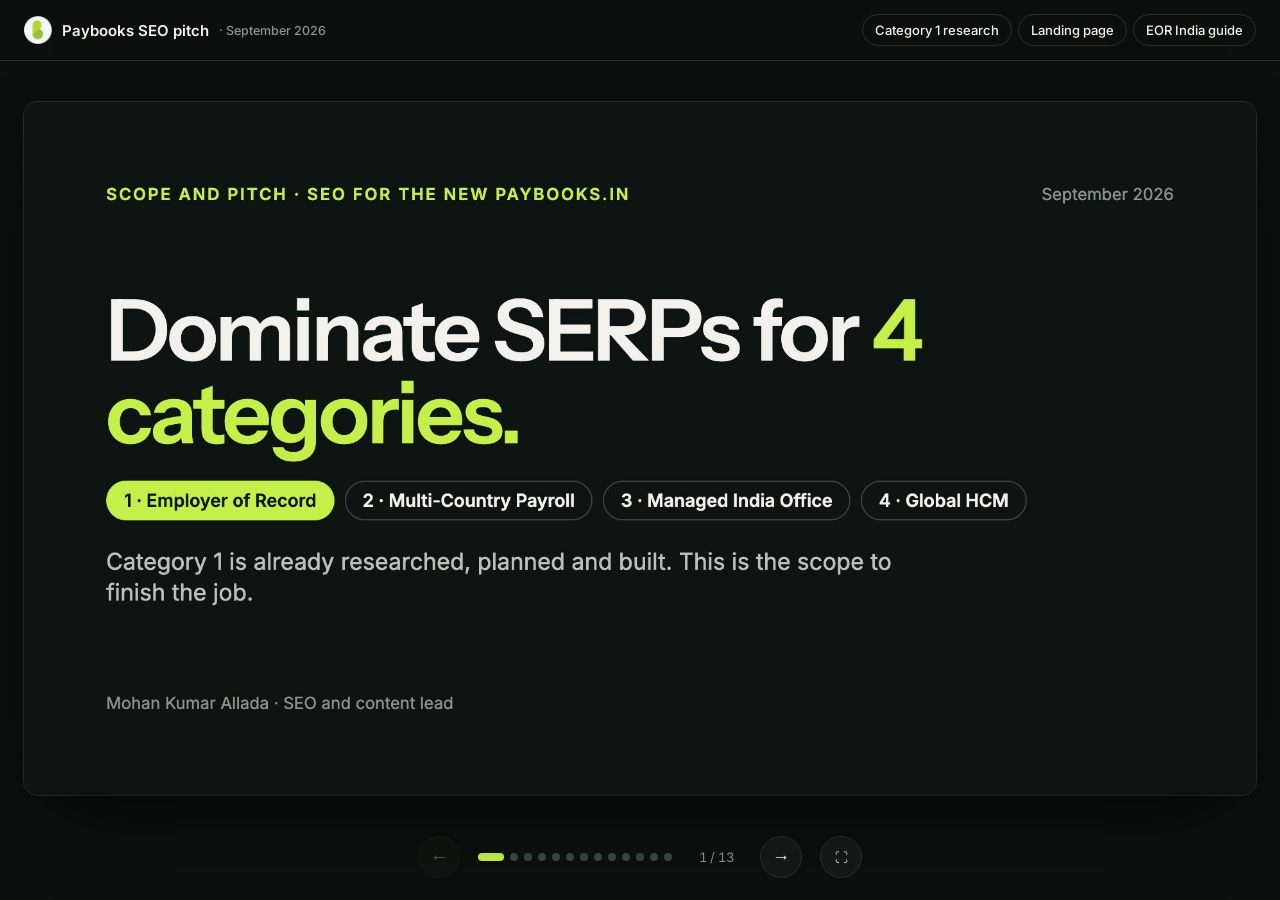
==== commit 3d792349: "Deck: merge who-you-get and track record (13 slides); Legend Award 2024 and 2025 Co-Authored-By: Cla" ====
--- a/deck/index.html
+++ b/deck/index.html
@@ -40,9 +40,9 @@
 </style></head><body>
 <header class="top"><div class="brand"><img src="../assets/mark.png" alt="">Paybooks SEO pitch <small>· September 2026</small></div>
 <nav class="links"><a href="../strategy/">Category 1 research</a><a href="../">Landing page</a><a href="../employer-of-record/india/">EOR India guide</a></nav></header>
-<p class="tip">Turn your phone sideways for a larger view.</p><main class="stage"><div class="frame" id="frame"><figure class="slide on" data-i="1" aria-label="Slide 1: Dominate SERPs for 4 categories"><img src="slides/slide-01.jpg" width="1920" height="1080" alt="Slide 1: Dominate SERPs for 4 categories" loading="eager" draggable="false"></figure><figure class="slide" data-i="2" aria-label="Slide 2: Where Paybooks stands"><img src="slides/slide-02.jpg" width="1920" height="1080" alt="Slide 2: Where Paybooks stands" loading="eager" draggable="false"></figure><figure class="slide" data-i="3" aria-label="Slide 3: The prize"><img src="slides/slide-03.jpg" width="1920" height="1080" alt="Slide 3: The prize" loading="lazy" draggable="false"></figure><figure class="slide" data-i="4" aria-label="Slide 4: Category 1 research"><img src="slides/slide-04.jpg" width="1920" height="1080" alt="Slide 4: Category 1 research" loading="lazy" draggable="false"><a class="hot" href="https://employer-of-record-eor-lp-design-livid.vercel.app/strategy/" target="_blank" rel="noopener" aria-label="Open link" style="left:33.125%;top:90.926%;width:35.104%;height:3.611%"></a></figure><figure class="slide" data-i="5" aria-label="Slide 5: Diagnosis"><img src="slides/slide-05.jpg" width="1920" height="1080" alt="Slide 5: Diagnosis" loading="lazy" draggable="false"><a class="hot" href="https://paybooks.in/article/employer-of-record-in-india-fast-compliant-expansion-for-startups/" target="_blank" rel="noopener" aria-label="Open link" style="left:45.885%;top:41.667%;width:25.469%;height:3.704%"></a><a class="hot" href="https://paybooks.in/article/why-global-tech-startups-are-using-employer-of-record-india-in-2026/" target="_blank" rel="noopener" aria-label="Open link" style="left:74.531%;top:41.667%;width:17.969%;height:3.704%"></a><a class="hot" href="https://paybooks.in/article/why-global-tech-startups-are-using-employer-of-record-india-in-2026/" target="_blank" rel="noopener" aria-label="Open link" style="left:45.417%;top:44.907%;width:14.948%;height:3.704%"></a><a class="hot" href="https://paybooks.in/eor/" target="_blank" rel="noopener" aria-label="Open link" style="left:45.417%;top:53.148%;width:10.156%;height:3.704%"></a><a class="hot" href="https://paybooks.in/eor-2/" target="_blank" rel="noopener" aria-label="Open link" style="left:57.865%;top:53.148%;width:11.354%;height:3.704%"></a><a class="hot" href="https://paybooks.in/article/what-does-an-eor-in-india-actually-cost/" target="_blank" rel="noopener" aria-label="Open link" style="left:45.885%;top:76.111%;width:20.677%;height:3.704%"></a></figure><figure class="slide" data-i="6" aria-label="Slide 6: Category 1 strategy"><img src="slides/slide-06.jpg" width="1920" height="1080" alt="Slide 6: Category 1 strategy" loading="lazy" draggable="false"></figure><figure class="slide" data-i="7" aria-label="Slide 7: Proof of work"><img src="slides/slide-07.jpg" width="1920" height="1080" alt="Slide 7: Proof of work" loading="lazy" draggable="false"><a class="hot" href="https://employer-of-record-eor-lp-design-livid.vercel.app/strategy/" target="_blank" rel="noopener" aria-label="Open link" style="left:8.490%;top:63.981%;width:13.177%;height:3.611%"></a><a class="hot" href="https://employer-of-record-eor-lp-design-livid.vercel.app/" target="_blank" rel="noopener" aria-label="Open link" style="left:37.865%;top:59.537%;width:10.885%;height:3.611%"></a><a class="hot" href="https://employer-of-record-eor-lp-design-livid.vercel.app/employer-of-record/india/" target="_blank" rel="noopener" aria-label="Open link" style="left:67.240%;top:62.963%;width:11.302%;height:3.611%"></a></figure><figure class="slide" data-i="8" aria-label="Slide 8: Scope and ongoing support"><img src="slides/slide-08.jpg" width="1920" height="1080" alt="Slide 8: Scope and ongoing support" loading="lazy" draggable="false"></figure><figure class="slide" data-i="9" aria-label="Slide 9: Deliverables and timeline"><img src="slides/slide-09.jpg" width="1920" height="1080" alt="Slide 9: Deliverables and timeline" loading="lazy" draggable="false"></figure><figure class="slide" data-i="10" aria-label="Slide 10: Who you get"><img src="slides/slide-10.jpg" width="1920" height="1080" alt="Slide 10: Who you get" loading="lazy" draggable="false"><a class="hot" href="https://www.linkedin.com/in/mohankumarallada/" target="_blank" rel="noopener" aria-label="Open link" style="left:12.812%;top:90.926%;width:21.458%;height:3.611%"></a></figure><figure class="slide" data-i="11" aria-label="Slide 11: Track record"><img src="slides/slide-11.jpg" width="1920" height="1080" alt="Slide 11: Track record" loading="lazy" draggable="false"></figure><figure class="slide" data-i="12" aria-label="Slide 12: In their words"><img src="slides/slide-12.jpg" width="1920" height="1080" alt="Slide 12: In their words" loading="lazy" draggable="false"><a class="hot" href="https://www.linkedin.com/in/mohankumarallada/" target="_blank" rel="noopener" aria-label="Open link" style="left:20.104%;top:90.926%;width:5.781%;height:3.611%"></a></figure><figure class="slide" data-i="13" aria-label="Slide 13: Quotation"><img src="slides/slide-13.jpg" width="1920" height="1080" alt="Slide 13: Quotation" loading="lazy" draggable="false"></figure><figure class="slide" data-i="14" aria-label="Slide 14: Next step"><img src="slides/slide-14.jpg" width="1920" height="1080" alt="Slide 14: Next step" loading="lazy" draggable="false"><a class="hot" href="https://www.linkedin.com/in/mohankumarallada/" target="_blank" rel="noopener" aria-label="Open link" style="left:68.698%;top:84.630%;width:24.948%;height:3.981%"></a></figure></div></main>
-<div class="bar"><button class="nav" id="prev" aria-label="Previous slide">&#8592;</button><div class="dots"><button class="dot on" data-go="1" aria-label="Go to slide 1"></button><button class="dot" data-go="2" aria-label="Go to slide 2"></button><button class="dot" data-go="3" aria-label="Go to slide 3"></button><button class="dot" data-go="4" aria-label="Go to slide 4"></button><button class="dot" data-go="5" aria-label="Go to slide 5"></button><button class="dot" data-go="6" aria-label="Go to slide 6"></button><button class="dot" data-go="7" aria-label="Go to slide 7"></button><button class="dot" data-go="8" aria-label="Go to slide 8"></button><button class="dot" data-go="9" aria-label="Go to slide 9"></button><button class="dot" data-go="10" aria-label="Go to slide 10"></button><button class="dot" data-go="11" aria-label="Go to slide 11"></button><button class="dot" data-go="12" aria-label="Go to slide 12"></button><button class="dot" data-go="13" aria-label="Go to slide 13"></button><button class="dot" data-go="14" aria-label="Go to slide 14"></button></div>
-<span class="count" id="count">1 / 14</span><button class="nav" id="next" aria-label="Next slide">&#8594;</button>
+<p class="tip">Turn your phone sideways for a larger view.</p><main class="stage"><div class="frame" id="frame"><figure class="slide on" data-i="1" aria-label="Slide 1: Dominate SERPs for 4 categories"><img src="slides/slide-01.jpg" width="1920" height="1080" alt="Slide 1: Dominate SERPs for 4 categories" loading="eager" draggable="false"></figure><figure class="slide" data-i="2" aria-label="Slide 2: Where Paybooks stands"><img src="slides/slide-02.jpg" width="1920" height="1080" alt="Slide 2: Where Paybooks stands" loading="eager" draggable="false"></figure><figure class="slide" data-i="3" aria-label="Slide 3: The prize"><img src="slides/slide-03.jpg" width="1920" height="1080" alt="Slide 3: The prize" loading="lazy" draggable="false"></figure><figure class="slide" data-i="4" aria-label="Slide 4: Category 1 research"><img src="slides/slide-04.jpg" width="1920" height="1080" alt="Slide 4: Category 1 research" loading="lazy" draggable="false"><a class="hot" href="https://employer-of-record-eor-lp-design-livid.vercel.app/strategy/" target="_blank" rel="noopener" aria-label="Open link" style="left:33.125%;top:90.926%;width:35.104%;height:3.611%"></a></figure><figure class="slide" data-i="5" aria-label="Slide 5: Diagnosis"><img src="slides/slide-05.jpg" width="1920" height="1080" alt="Slide 5: Diagnosis" loading="lazy" draggable="false"><a class="hot" href="https://paybooks.in/article/employer-of-record-in-india-fast-compliant-expansion-for-startups/" target="_blank" rel="noopener" aria-label="Open link" style="left:45.885%;top:41.667%;width:25.469%;height:3.704%"></a><a class="hot" href="https://paybooks.in/article/why-global-tech-startups-are-using-employer-of-record-india-in-2026/" target="_blank" rel="noopener" aria-label="Open link" style="left:74.531%;top:41.667%;width:17.969%;height:3.704%"></a><a class="hot" href="https://paybooks.in/article/why-global-tech-startups-are-using-employer-of-record-india-in-2026/" target="_blank" rel="noopener" aria-label="Open link" style="left:45.417%;top:44.907%;width:14.948%;height:3.704%"></a><a class="hot" href="https://paybooks.in/eor/" target="_blank" rel="noopener" aria-label="Open link" style="left:45.417%;top:53.148%;width:10.156%;height:3.704%"></a><a class="hot" href="https://paybooks.in/eor-2/" target="_blank" rel="noopener" aria-label="Open link" style="left:57.865%;top:53.148%;width:11.354%;height:3.704%"></a><a class="hot" href="https://paybooks.in/article/what-does-an-eor-in-india-actually-cost/" target="_blank" rel="noopener" aria-label="Open link" style="left:45.885%;top:76.111%;width:20.677%;height:3.704%"></a></figure><figure class="slide" data-i="6" aria-label="Slide 6: Category 1 strategy"><img src="slides/slide-06.jpg" width="1920" height="1080" alt="Slide 6: Category 1 strategy" loading="lazy" draggable="false"></figure><figure class="slide" data-i="7" aria-label="Slide 7: Proof of work"><img src="slides/slide-07.jpg" width="1920" height="1080" alt="Slide 7: Proof of work" loading="lazy" draggable="false"><a class="hot" href="https://employer-of-record-eor-lp-design-livid.vercel.app/strategy/" target="_blank" rel="noopener" aria-label="Open link" style="left:8.490%;top:63.981%;width:13.177%;height:3.611%"></a><a class="hot" href="https://employer-of-record-eor-lp-design-livid.vercel.app/" target="_blank" rel="noopener" aria-label="Open link" style="left:37.865%;top:59.537%;width:10.885%;height:3.611%"></a><a class="hot" href="https://employer-of-record-eor-lp-design-livid.vercel.app/employer-of-record/india/" target="_blank" rel="noopener" aria-label="Open link" style="left:67.240%;top:59.537%;width:11.302%;height:3.611%"></a></figure><figure class="slide" data-i="8" aria-label="Slide 8: Scope and ongoing support"><img src="slides/slide-08.jpg" width="1920" height="1080" alt="Slide 8: Scope and ongoing support" loading="lazy" draggable="false"></figure><figure class="slide" data-i="9" aria-label="Slide 9: Deliverables and timeline"><img src="slides/slide-09.jpg" width="1920" height="1080" alt="Slide 9: Deliverables and timeline" loading="lazy" draggable="false"></figure><figure class="slide" data-i="10" aria-label="Slide 10: Who you get"><img src="slides/slide-10.jpg" width="1920" height="1080" alt="Slide 10: Who you get" loading="lazy" draggable="false"><a class="hot" href="https://www.linkedin.com/in/mohankumarallada/" target="_blank" rel="noopener" aria-label="Open link" style="left:12.812%;top:90.926%;width:21.458%;height:3.611%"></a></figure><figure class="slide" data-i="11" aria-label="Slide 11: In their words"><img src="slides/slide-11.jpg" width="1920" height="1080" alt="Slide 11: In their words" loading="lazy" draggable="false"><a class="hot" href="https://www.linkedin.com/in/mohankumarallada/" target="_blank" rel="noopener" aria-label="Open link" style="left:23.385%;top:90.926%;width:5.781%;height:3.611%"></a></figure><figure class="slide" data-i="12" aria-label="Slide 12: Quotation"><img src="slides/slide-12.jpg" width="1920" height="1080" alt="Slide 12: Quotation" loading="lazy" draggable="false"></figure><figure class="slide" data-i="13" aria-label="Slide 13: Next step"><img src="slides/slide-13.jpg" width="1920" height="1080" alt="Slide 13: Next step" loading="lazy" draggable="false"><a class="hot" href="https://www.linkedin.com/in/mohankumarallada/" target="_blank" rel="noopener" aria-label="Open link" style="left:68.698%;top:84.630%;width:24.948%;height:3.981%"></a></figure></div></main>
+<div class="bar"><button class="nav" id="prev" aria-label="Previous slide">&#8592;</button><div class="dots"><button class="dot on" data-go="1" aria-label="Go to slide 1"></button><button class="dot" data-go="2" aria-label="Go to slide 2"></button><button class="dot" data-go="3" aria-label="Go to slide 3"></button><button class="dot" data-go="4" aria-label="Go to slide 4"></button><button class="dot" data-go="5" aria-label="Go to slide 5"></button><button class="dot" data-go="6" aria-label="Go to slide 6"></button><button class="dot" data-go="7" aria-label="Go to slide 7"></button><button class="dot" data-go="8" aria-label="Go to slide 8"></button><button class="dot" data-go="9" aria-label="Go to slide 9"></button><button class="dot" data-go="10" aria-label="Go to slide 10"></button><button class="dot" data-go="11" aria-label="Go to slide 11"></button><button class="dot" data-go="12" aria-label="Go to slide 12"></button><button class="dot" data-go="13" aria-label="Go to slide 13"></button></div>
+<span class="count" id="count">1 / 13</span><button class="nav" id="next" aria-label="Next slide">&#8594;</button>
 <button class="nav fs" id="fs" aria-label="Full screen" title="Full screen">&#x26F6;</button></div>
 <script>
 (function(){var s=[].slice.call(document.querySelectorAll('.slide')),d=[].slice.call(document.querySelectorAll('.dot')),n=s.length,c=0,
